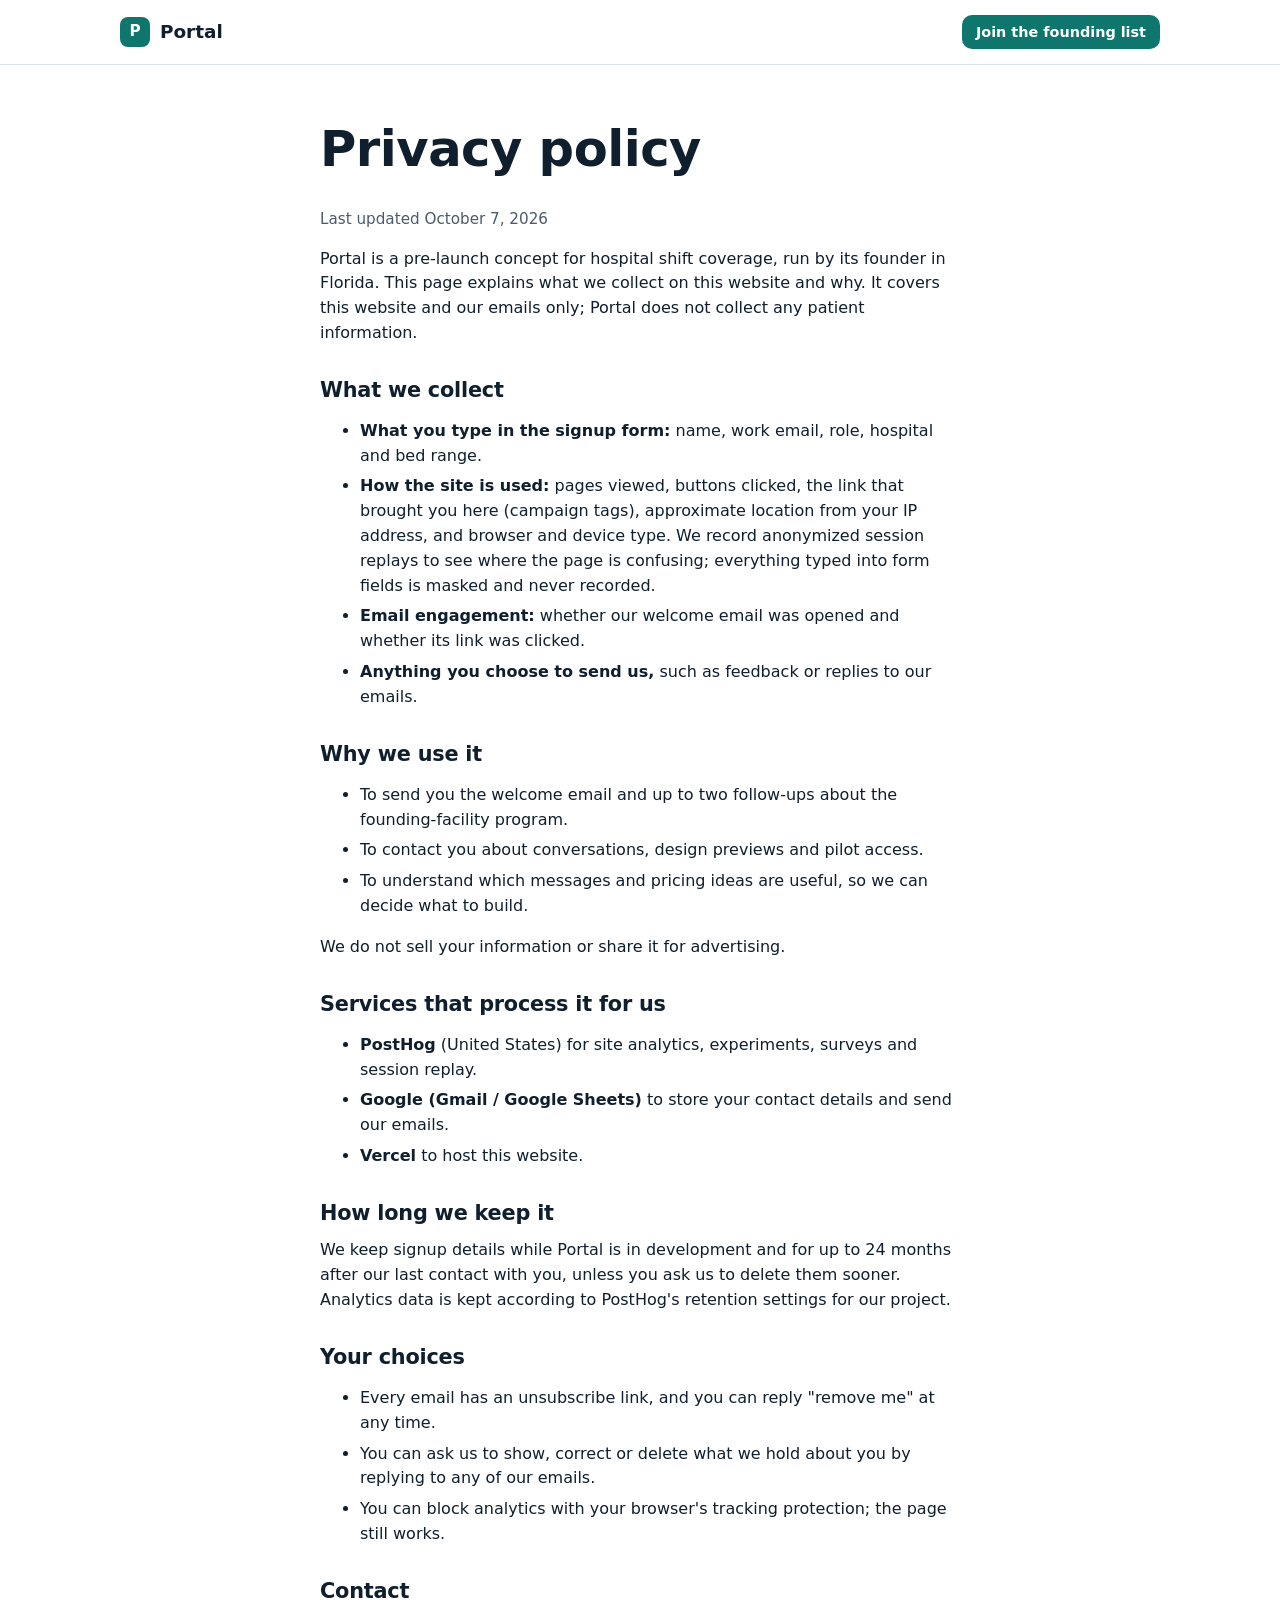
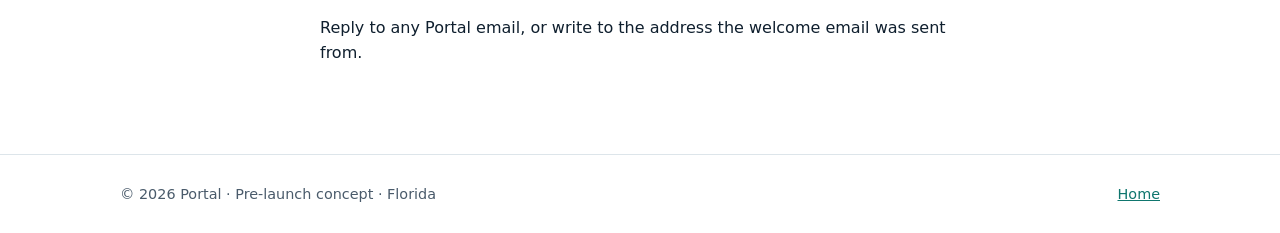
==== privacy.html @ 0890c2b5 "Add Portal landing page with pricing A/B test and funnel tracking Static page with control and per-s" ====
<!doctype html>
<html lang="en">
<head>
  <meta charset="utf-8">
  <meta name="viewport" content="width=device-width, initial-scale=1">
  <title>Privacy policy | Portal</title>
  <link rel="stylesheet" href="/css/styles.css">
  <script src="/config.js"></script>
  <script src="/js/analytics.js"></script>
</head>
<body>
  <header class="nav">
    <div class="wrap nav-inner">
      <a class="brand" href="/"><span class="brand-mark" aria-hidden="true">P</span>Portal</a>
      <a class="btn btn-small" href="/#signup">Join the founding list</a>
    </div>
  </header>
  <main class="page">
    <div class="wrap narrow">
      <h1>Privacy policy</h1>
      <p class="muted">Last updated October 7, 2026</p>
      <p>Portal is a pre-launch concept for hospital shift coverage, run by its founder in Florida. This page explains what we collect on this website and why. It covers this website and our emails only; Portal does not collect any patient information.</p>

      <h2>What we collect</h2>
      <ul>
        <li><strong>What you type in the signup form:</strong> name, work email, role, hospital and bed range.</li>
        <li><strong>How the site is used:</strong> pages viewed, buttons clicked, the link that brought you here (campaign tags), approximate location from your IP address, and browser and device type. We record anonymized session replays to see where the page is confusing; everything typed into form fields is masked and never recorded.</li>
        <li><strong>Email engagement:</strong> whether our welcome email was opened and whether its link was clicked.</li>
        <li><strong>Anything you choose to send us,</strong> such as feedback or replies to our emails.</li>
      </ul>

      <h2>Why we use it</h2>
      <ul>
        <li>To send you the welcome email and up to two follow-ups about the founding-facility program.</li>
        <li>To contact you about conversations, design previews and pilot access.</li>
        <li>To understand which messages and pricing ideas are useful, so we can decide what to build.</li>
      </ul>
      <p>We do not sell your information or share it for advertising.</p>

      <h2>Services that process it for us</h2>
      <ul>
        <li><strong>PostHog</strong> (United States) for site analytics, experiments, surveys and session replay.</li>
        <li><strong>Google (Gmail / Google Sheets)</strong> to store your contact details and send our emails.</li>
        <li><strong>Vercel</strong> to host this website.</li>
      </ul>

      <h2>How long we keep it</h2>
      <p>We keep signup details while Portal is in development and for up to 24 months after our last contact with you, unless you ask us to delete them sooner. Analytics data is kept according to PostHog's retention settings for our project.</p>

      <h2>Your choices</h2>
      <ul>
        <li>Every email has an unsubscribe link, and you can reply "remove me" at any time.</li>
        <li>You can ask us to show, correct or delete what we hold about you by replying to any of our emails.</li>
        <li>You can block analytics with your browser's tracking protection; the page still works.</li>
      </ul>

      <h2>Contact</h2>
      <p>Reply to any Portal email, or write to the address the welcome email was sent from.</p>
    </div>
  </main>
  <footer class="footer">
    <div class="wrap footer-inner">
      <span>© 2026 Portal · Pre-launch concept · Florida</span>
      <a href="/">Home</a>
    </div>
  </footer>
  <script>window.Portal.track('privacy_policy_viewed');</script>
</body>
</html>
---- css/styles.css ----
:root {
  --bg: #ffffff;
  --bg-alt: #f4f7f8;
  --ink: #0f1f2e;
  --ink-soft: #4a5b6b;
  --line: #dde5ea;
  --brand: #0f766e;
  --brand-ink: #ffffff;
  --brand-soft: #e6f4f2;
  --ok: #15803d;
  --ok-bg: #e8f6ed;
  --warn: #b45309;
  --warn-bg: #fdf3e5;
  --claim: #1d4ed8;
  --claim-bg: #eaf0fd;
  --error: #b91c1c;
  --radius: 14px;
  --shadow: 0 1px 2px rgba(15, 31, 46, .06), 0 8px 24px rgba(15, 31, 46, .08);
  --font: ui-sans-serif, system-ui, -apple-system, "Segoe UI", Roboto, "Helvetica Neue", Arial, sans-serif;
}

* { box-sizing: border-box; }
html { scroll-behavior: smooth; }
body {
  margin: 0;
  font-family: var(--font);
  color: var(--ink);
  background: var(--bg);
  line-height: 1.55;
  -webkit-font-smoothing: antialiased;
}
img { max-width: 100%; }
a { color: var(--brand); }
h1, h2, h3 { line-height: 1.15; letter-spacing: -0.01em; margin: 0 0 .6em; }
h1 { font-size: clamp(2rem, 4.5vw, 3.1rem); }
h2 { font-size: clamp(1.5rem, 3vw, 2rem); }
h3 { font-size: 1.1rem; }
p { margin: 0 0 1em; }

.wrap { max-width: 1080px; margin: 0 auto; padding: 0 20px; }
.narrow { max-width: 680px; }
.center { text-align: center; }
.muted { color: var(--ink-soft); font-size: .95rem; }

/* Nav */
.nav { position: sticky; top: 0; z-index: 10; background: rgba(255, 255, 255, .92); backdrop-filter: blur(8px); border-bottom: 1px solid var(--line); }
.nav-inner { display: flex; align-items: center; justify-content: space-between; height: 64px; }
.brand { display: inline-flex; align-items: center; gap: 10px; font-weight: 700; font-size: 1.15rem; color: var(--ink); text-decoration: none; }
.brand-mark { display: grid; place-items: center; width: 30px; height: 30px; border-radius: 8px; background: var(--brand); color: var(--brand-ink); font-size: .95rem; }

/* Buttons */
.btn {
  display: inline-block; border: 0; cursor: pointer;
  background: var(--brand); color: var(--brand-ink);
  font: 600 1rem var(--font); text-decoration: none;
  padding: 14px 22px; border-radius: 10px;
  transition: background .15s, transform .15s;
}
.btn:hover { background: #0b5f58; }
.btn:active { transform: translateY(1px); }
.btn:focus-visible, a:focus-visible, input:focus-visible, select:focus-visible, textarea:focus-visible, summary:focus-visible {
  outline: 3px solid #5eead4; outline-offset: 2px;
}
.btn[disabled] { opacity: .7; cursor: progress; }
.btn-small { padding: 9px 14px; font-size: .9rem; }
.btn-block { width: 100%; }
.link { font-weight: 600; }

/* Hero */
.hero { padding: 72px 0 64px; background: linear-gradient(180deg, var(--brand-soft), var(--bg) 85%); }
.hero-grid { display: grid; grid-template-columns: 1.15fr .85fr; gap: 48px; align-items: center; }
.eyebrow { text-transform: uppercase; letter-spacing: .08em; font-size: .78rem; font-weight: 700; color: var(--brand); margin-bottom: .8em; }
.lede { font-size: 1.15rem; color: var(--ink-soft); max-width: 36em; }
.lede.small { font-size: 1.05rem; }
.status-note { display: inline-flex; align-items: center; gap: 8px; font-size: .9rem; color: var(--ink-soft); background: var(--bg); border: 1px solid var(--line); padding: 6px 12px; border-radius: 999px; }
.dot { width: 8px; height: 8px; border-radius: 50%; background: var(--warn); }
.hero-actions { display: flex; flex-wrap: wrap; align-items: center; gap: 20px; margin-top: 12px; }

.board { margin: 0; background: var(--bg); border: 1px solid var(--line); border-radius: var(--radius); box-shadow: var(--shadow); padding: 18px; }
.board-head { display: flex; justify-content: space-between; align-items: center; font-weight: 700; margin-bottom: 12px; }
.tag { font-size: .72rem; font-weight: 700; text-transform: uppercase; letter-spacing: .06em; color: var(--ink-soft); border: 1px dashed var(--ink-soft); border-radius: 6px; padding: 2px 6px; }
.board-list { list-style: none; margin: 0; padding: 0; }
.board-list li { display: flex; justify-content: space-between; align-items: center; gap: 12px; padding: 11px 0; border-top: 1px solid var(--line); font-size: .95rem; }
.pill { font-size: .78rem; font-weight: 700; padding: 3px 10px; border-radius: 999px; white-space: nowrap; }
.pill-ok { color: var(--ok); background: var(--ok-bg); }
.pill-warn { color: var(--warn); background: var(--warn-bg); }
.pill-claim { color: var(--claim); background: var(--claim-bg); }
.board-foot { font-size: .78rem; color: var(--ink-soft); margin: 10px 0 0; }

/* Sections */
.section { padding: 72px 0; }
.section.alt { background: var(--bg-alt); }
.cards.three { display: grid; grid-template-columns: repeat(3, 1fr); gap: 20px; margin-top: 28px; }
.card { background: var(--bg); border: 1px solid var(--line); border-radius: var(--radius); padding: 22px; }
.card p { color: var(--ink-soft); margin: 0; }
.steps { counter-reset: s; list-style: none; padding: 0; margin: 28px 0; display: grid; gap: 14px; max-width: 720px; }
.steps li { counter-increment: s; position: relative; padding: 16px 18px 16px 62px; background: var(--bg); border: 1px solid var(--line); border-radius: var(--radius); }
.steps li::before { content: counter(s); position: absolute; left: 18px; top: 14px; width: 30px; height: 30px; border-radius: 50%; display: grid; place-items: center; background: var(--brand); color: var(--brand-ink); font-weight: 700; }
.two-col { display: grid; grid-template-columns: 1fr 1fr; gap: 40px; }
.two-col h2 { font-size: 1.4rem; }

.checks { list-style: none; padding: 0; margin: 0; }
.checks li { position: relative; padding-left: 28px; margin: 10px 0; }
.checks li::before { content: ""; position: absolute; left: 2px; top: .45em; width: 14px; height: 8px; border-left: 2.5px solid var(--brand); border-bottom: 2.5px solid var(--brand); transform: rotate(-45deg); }

/* Pricing variants: nothing shows until the variant is known */
.price-card { display: none; background: var(--bg); border: 2px solid var(--brand); border-radius: var(--radius); box-shadow: var(--shadow); padding: 28px; margin: 28px 0 18px; }
body[data-variant="control"] .price-card[data-show-for="control"],
body[data-variant="per-shift"] .price-card[data-show-for="per-shift"] { display: block; }
body[data-variant="pending"] #pricing .wrap { min-height: 420px; }
.price-label { font-weight: 700; font-size: 1.15rem; margin-bottom: .3em; }
.price { font-size: 2.6rem; font-weight: 800; letter-spacing: -0.02em; margin-bottom: .4em; }
.price .from { font-size: 1rem; font-weight: 600; color: var(--ink-soft); margin-right: 4px; }
.price .per { font-size: 1rem; font-weight: 600; color: var(--ink-soft); margin-left: 4px; }

/* Form */
.form { display: grid; grid-template-columns: 1fr 1fr; gap: 16px; margin-top: 24px; background: var(--bg); border: 1px solid var(--line); border-radius: var(--radius); box-shadow: var(--shadow); padding: 24px; }
.field { display: grid; gap: 6px; }
.field label, .feedback label { font-weight: 600; font-size: .92rem; }
input, select, textarea {
  font: 1rem var(--font); color: var(--ink); background: var(--bg);
  border: 1px solid #c4d0d8; border-radius: 9px; padding: 11px 12px; width: 100%;
}
textarea { resize: vertical; }
.hp { position: absolute; left: -9999px; width: 1px; height: 1px; overflow: hidden; }
.consent { grid-column: 1 / -1; display: flex; gap: 10px; align-items: flex-start; font-size: .92rem; color: var(--ink-soft); }
.consent input { width: 18px; height: 18px; margin-top: 2px; flex: none; }
.form-error { grid-column: 1 / -1; color: var(--error); font-weight: 600; margin: 0; }
.form .btn { grid-column: 1 / -1; }
.thanks { margin-top: 24px; background: var(--ok-bg); border: 1px solid #b7e2c5; border-radius: var(--radius); padding: 24px; }
.thanks:focus { outline: none; }
.feedback { display: grid; gap: 10px; margin-top: 16px; }
.feedback .btn { justify-self: start; }

/* FAQ */
details { border-bottom: 1px solid var(--line); padding: 16px 0; }
summary { cursor: pointer; font-weight: 600; }
details p { margin: 10px 0 0; color: var(--ink-soft); }

/* Footer */
.footer { border-top: 1px solid var(--line); padding: 28px 0; font-size: .9rem; color: var(--ink-soft); }
.footer-inner { display: flex; justify-content: space-between; gap: 16px; flex-wrap: wrap; }

/* Simple content pages */
.page { padding: 56px 0 72px; }
.page h2 { font-size: 1.3rem; margin-top: 1.6em; }
.page li { margin: 6px 0; }

@media (max-width: 860px) {
  .hero { padding: 48px 0; }
  .hero-grid, .two-col { grid-template-columns: 1fr; gap: 32px; }
  .cards.three { grid-template-columns: 1fr; }
  .section { padding: 56px 0; }
}
@media (max-width: 560px) {
  .wrap { padding: 0 16px; }
  .form { grid-template-columns: 1fr; padding: 18px; }
  .nav .btn-small { padding: 8px 10px; font-size: .82rem; }
  .price { font-size: 2.1rem; }
}
@media (prefers-reduced-motion: reduce) { html { scroll-behavior: auto; } }
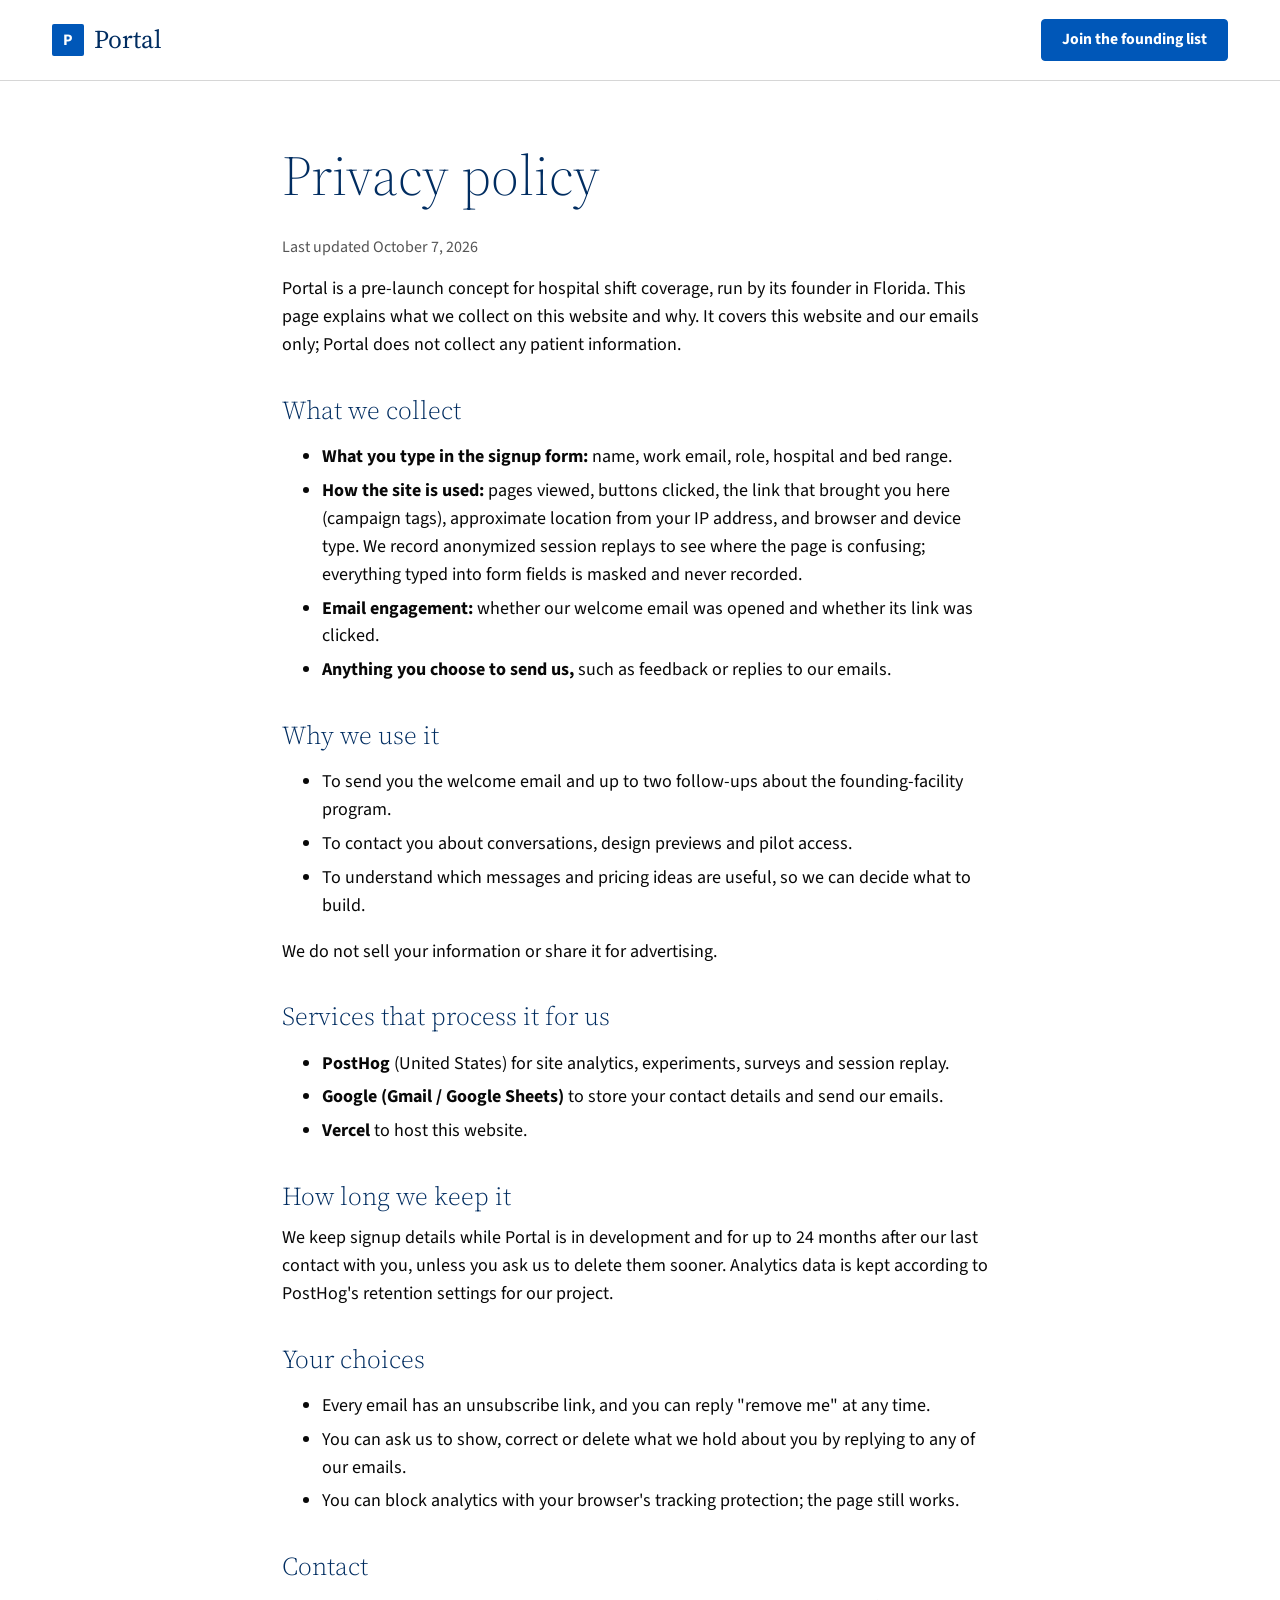
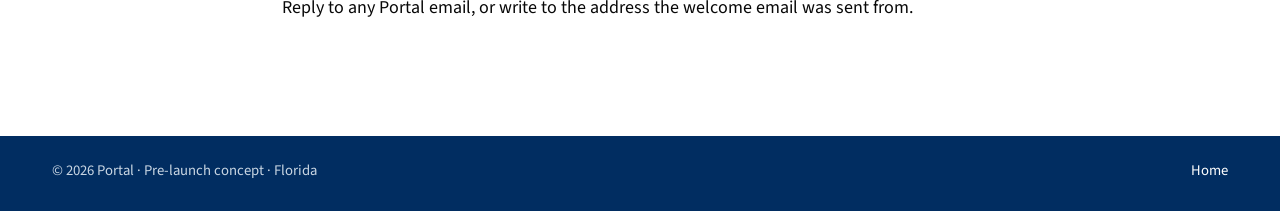
==== commit c0fcfd3b: "Version 2: institutional hospital look modeled on Mayo Clinic and Cleveland Clinic Light serif displ" ====
--- a/privacy.html
+++ b/privacy.html
@@ -4,6 +4,9 @@
   <meta charset="utf-8">
   <meta name="viewport" content="width=device-width, initial-scale=1">
   <title>Privacy policy | Portal</title>
+  <link rel="preconnect" href="https://fonts.googleapis.com">
+  <link rel="preconnect" href="https://fonts.gstatic.com" crossorigin>
+  <link rel="stylesheet" href="https://fonts.googleapis.com/css2?family=Source+Sans+3:wght@400;600;700&family=Source+Serif+4:opsz,wght@8..60,300;8..60,400&display=swap">
   <link rel="stylesheet" href="/css/styles.css">
   <script src="/config.js"></script>
   <script src="/js/analytics.js"></script>
--- a/css/styles.css
+++ b/css/styles.css
@@ -1,161 +1,286 @@
+/* Institutional health-system look, modeled on Mayo Clinic and Cleveland Clinic:
+   light serif display type, Source Sans body, Mayo blue + navy, square structure,
+   border-defined cards with no shadows, full-width color bands, restrained motion. */
 :root {
   --bg: #ffffff;
-  --bg-alt: #f4f7f8;
-  --ink: #0f1f2e;
-  --ink-soft: #4a5b6b;
-  --line: #dde5ea;
-  --brand: #0f766e;
+  --bg-alt: #f1f5f8;
+  --bg-blue: #e1f0ff;
+  --ink: #080808;
+  --ink-head: #012d61;
+  --ink-soft: #555555;
+  --line: #d6d6d6;
+  --line-soft: #e6e6e6;
+  --brand: #0057b8;
+  --brand-hover: #004691;
   --brand-ink: #ffffff;
-  --brand-soft: #e6f4f2;
-  --ok: #15803d;
-  --ok-bg: #e8f6ed;
-  --warn: #b45309;
-  --warn-bg: #fdf3e5;
-  --claim: #1d4ed8;
-  --claim-bg: #eaf0fd;
-  --error: #b91c1c;
-  --radius: 14px;
-  --shadow: 0 1px 2px rgba(15, 31, 46, .06), 0 8px 24px rgba(15, 31, 46, .08);
-  --font: ui-sans-serif, system-ui, -apple-system, "Segoe UI", Roboto, "Helvetica Neue", Arial, sans-serif;
+  --navy: #012d61;
+  --navy-deep: #0d0d33;
+  --sky: #8cc5ff;
+  --notice: #ffc845;
+  --ok: #1b7f55;
+  --ok-bg: #e6f4ed;
+  --warn: #8a5a00;
+  --warn-bg: #fff4d6;
+  --claim: #0057b8;
+  --claim-bg: #e1f0ff;
+  --error: #c0362c;
+  --radius: 4px;
+  --ease: cubic-bezier(0.2, 0, 0, 1);
+  --fast: 140ms;
+  --standard: 240ms;
+  --serif: "Source Serif 4", Georgia, "Times New Roman", serif;
+  --font: "Source Sans 3", "Source Sans Pro", system-ui, "Segoe UI", Arial, sans-serif;
 }
 
 * { box-sizing: border-box; }
-html { scroll-behavior: smooth; }
+html { scroll-behavior: smooth; scroll-padding-top: 88px; }
 body {
   margin: 0;
   font-family: var(--font);
+  font-size: 1.125rem;
   color: var(--ink);
   background: var(--bg);
   line-height: 1.55;
   -webkit-font-smoothing: antialiased;
 }
 img { max-width: 100%; }
-a { color: var(--brand); }
-h1, h2, h3 { line-height: 1.15; letter-spacing: -0.01em; margin: 0 0 .6em; }
-h1 { font-size: clamp(2rem, 4.5vw, 3.1rem); }
-h2 { font-size: clamp(1.5rem, 3vw, 2rem); }
-h3 { font-size: 1.1rem; }
+a { color: var(--brand); text-underline-offset: 3px; transition: color var(--fast) var(--ease); }
+a:hover { color: var(--brand-hover); }
+h1, h2 { font-family: var(--serif); font-weight: 300; color: var(--ink-head); letter-spacing: 0; margin: 0 0 .5em; }
+h1 { font-size: clamp(2.4rem, 5vw, 3.5rem); line-height: 1.1; }
+h2 { font-size: clamp(1.8rem, 3.2vw, 2.5rem); line-height: 1.18; }
+h3 { font-family: var(--font); font-size: 1.3rem; font-weight: 700; line-height: 1.25; color: var(--ink-head); margin: 0 0 .5em; }
 p { margin: 0 0 1em; }
 
-.wrap { max-width: 1080px; margin: 0 auto; padding: 0 20px; }
-.narrow { max-width: 680px; }
+.wrap { max-width: 1240px; margin: 0 auto; padding: 0 32px; }
+.narrow { max-width: 780px; }
 .center { text-align: center; }
-.muted { color: var(--ink-soft); font-size: .95rem; }
-
-/* Nav */
-.nav { position: sticky; top: 0; z-index: 10; background: rgba(255, 255, 255, .92); backdrop-filter: blur(8px); border-bottom: 1px solid var(--line); }
-.nav-inner { display: flex; align-items: center; justify-content: space-between; height: 64px; }
-.brand { display: inline-flex; align-items: center; gap: 10px; font-weight: 700; font-size: 1.15rem; color: var(--ink); text-decoration: none; }
-.brand-mark { display: grid; place-items: center; width: 30px; height: 30px; border-radius: 8px; background: var(--brand); color: var(--brand-ink); font-size: .95rem; }
-
-/* Buttons */
+.muted { color: var(--ink-soft); font-size: 1rem; }
+
+/* Utility row above the header */
+.utility { background: var(--navy-deep); color: #d9e2ec; font-size: .9rem; }
+.utility-inner { display: flex; justify-content: space-between; align-items: center; min-height: 40px; gap: 16px; }
+.utility-links { display: flex; gap: 24px; }
+.utility a { color: #ffffff; text-decoration: none; }
+.utility a:hover { color: #ffffff; text-decoration: underline; }
+
+/* Header: white, square, links always visible on desktop */
+.nav { position: sticky; top: 0; z-index: 10; background: #ffffff; border-bottom: 1px solid var(--line); }
+.nav-inner { display: flex; align-items: center; gap: 40px; height: 80px; }
+.nav-inner .btn { margin-left: auto; }
+.nav-links { display: flex; gap: 32px; margin-left: auto; }
+.nav-links ~ .btn { margin-left: 0; }
+.nav-links a { color: var(--ink); font-size: 1rem; text-decoration: none; padding: 28px 0 26px; border-bottom: 3px solid transparent; transition: border-color var(--fast) var(--ease), color var(--fast) var(--ease); }
+.nav-links a:hover { color: var(--brand); border-bottom-color: var(--brand); }
+.brand { display: inline-flex; align-items: center; gap: 10px; font-family: var(--serif); font-weight: 400; font-size: 1.6rem; color: var(--navy); text-decoration: none; }
+.brand-mark { display: grid; place-items: center; width: 32px; height: 32px; border-radius: 2px; background: var(--brand); color: var(--brand-ink); font: 700 1rem var(--font); }
+
+/* Buttons: squared corners, solid blue, no shadow */
 .btn {
-  display: inline-block; border: 0; cursor: pointer;
+  display: inline-flex; align-items: center; justify-content: center;
+  min-height: 52px; border: 1px solid var(--brand); cursor: pointer;
   background: var(--brand); color: var(--brand-ink);
-  font: 600 1rem var(--font); text-decoration: none;
-  padding: 14px 22px; border-radius: 10px;
-  transition: background .15s, transform .15s;
-}
-.btn:hover { background: #0b5f58; }
-.btn:active { transform: translateY(1px); }
+  font: 700 1.06rem/1.1 var(--font); text-decoration: none;
+  padding: 14px 28px; border-radius: var(--radius);
+  transition: background var(--fast) var(--ease), border-color var(--fast) var(--ease), color var(--fast) var(--ease);
+}
+.btn:hover { background: var(--brand-hover); border-color: var(--brand-hover); color: var(--brand-ink); }
 .btn:focus-visible, a:focus-visible, input:focus-visible, select:focus-visible, textarea:focus-visible, summary:focus-visible {
-  outline: 3px solid #5eead4; outline-offset: 2px;
-}
+  outline: 3px solid var(--brand-hover); outline-offset: 2px;
+}
+.hero .btn:focus-visible, .hero a:focus-visible, .footer a:focus-visible, .utility a:focus-visible { outline-color: #ffffff; }
 .btn[disabled] { opacity: .7; cursor: progress; }
-.btn-small { padding: 9px 14px; font-size: .9rem; }
+.btn-small { min-height: 42px; padding: 10px 20px; font-size: .98rem; }
 .btn-block { width: 100%; }
+.btn-light { background: #ffffff; color: var(--navy); border-color: #ffffff; }
+.btn-light:hover { background: var(--bg-blue); border-color: var(--bg-blue); color: var(--navy); }
+
+/* "Text link →" with a small arrow nudge on hover */
+.arrow-link { display: inline-flex; align-items: center; gap: 8px; font-weight: 700; text-decoration: none; }
+.arrow-link::after { content: "→"; transition: transform var(--standard) var(--ease); }
+.arrow-link:hover::after { transform: translateX(4px); }
+.arrow-link:hover { text-decoration: underline; }
+.arrow-link.on-dark { color: #ffffff; }
 .link { font-weight: 600; }
 
-/* Hero */
-.hero { padding: 72px 0 64px; background: linear-gradient(180deg, var(--brand-soft), var(--bg) 85%); }
-.hero-grid { display: grid; grid-template-columns: 1.15fr .85fr; gap: 48px; align-items: center; }
-.eyebrow { text-transform: uppercase; letter-spacing: .08em; font-size: .78rem; font-weight: 700; color: var(--brand); margin-bottom: .8em; }
-.lede { font-size: 1.15rem; color: var(--ink-soft); max-width: 36em; }
-.lede.small { font-size: 1.05rem; }
-.status-note { display: inline-flex; align-items: center; gap: 8px; font-size: .9rem; color: var(--ink-soft); background: var(--bg); border: 1px solid var(--line); padding: 6px 12px; border-radius: 999px; }
-.dot { width: 8px; height: 8px; border-radius: 50%; background: var(--warn); }
-.hero-actions { display: flex; flex-wrap: wrap; align-items: center; gap: 20px; margin-top: 12px; }
-
-.board { margin: 0; background: var(--bg); border: 1px solid var(--line); border-radius: var(--radius); box-shadow: var(--shadow); padding: 18px; }
-.board-head { display: flex; justify-content: space-between; align-items: center; font-weight: 700; margin-bottom: 12px; }
-.tag { font-size: .72rem; font-weight: 700; text-transform: uppercase; letter-spacing: .06em; color: var(--ink-soft); border: 1px dashed var(--ink-soft); border-radius: 6px; padding: 2px 6px; }
+/* Hero: full-bleed navy band, light serif headline lower left, concept board as the media */
+.hero { position: relative; overflow: hidden; color: #ffffff; padding: 88px 0 96px;
+  background:
+    radial-gradient(ellipse at 85% 20%, rgba(140, 197, 255, .22), transparent 55%),
+    linear-gradient(135deg, var(--navy) 0%, var(--navy-deep) 100%); }
+/* Fine grid texture, faded toward the copy so it never competes with text */
+.hero::before { content: ""; position: absolute; inset: 0; pointer-events: none;
+  background-image: linear-gradient(rgba(255,255,255,.05) 1px, transparent 1px), linear-gradient(90deg, rgba(255,255,255,.05) 1px, transparent 1px);
+  background-size: 40px 40px;
+  -webkit-mask-image: linear-gradient(90deg, transparent 30%, #000 75%); mask-image: linear-gradient(90deg, transparent 30%, #000 75%); }
+.hero-grid { position: relative; display: grid; grid-template-columns: 1.15fr .85fr; gap: 72px; align-items: end; }
+.hero h1 { color: #ffffff; font-size: clamp(2.5rem, 5.4vw, 4.2rem); line-height: 1.06; }
+.hero .lede { color: #d9e2ec; }
+.hero-copy { animation: rise 480ms var(--ease) both; }
+.board { animation: rise 480ms 120ms var(--ease) both; }
+@keyframes rise { from { opacity: 0; transform: translateY(12px); } to { opacity: 1; transform: none; } }
+.eyebrow { font-size: 1rem; font-weight: 600; color: var(--brand); margin-bottom: .6em; }
+.lede { font-size: 1.25rem; line-height: 1.45; color: var(--ink-soft); max-width: 34em; }
+.lede.small { font-size: 1.15rem; }
+.hero-actions { display: flex; flex-wrap: wrap; align-items: center; gap: 28px; margin-top: 28px; }
+
+.board { margin: 0; background: #ffffff; color: var(--ink); border-radius: var(--radius); box-shadow: 0 18px 48px rgba(0, 0, 0, .28); padding: 24px 24px 18px; }
+.board-head { display: flex; justify-content: space-between; align-items: center; font-weight: 700; color: var(--navy); padding-bottom: 12px; border-bottom: 3px solid var(--brand); }
+.tag { font-size: .75rem; font-weight: 700; text-transform: uppercase; letter-spacing: .06em; color: var(--ink-soft); border: 1px solid var(--line); border-radius: 2px; padding: 2px 8px; }
 .board-list { list-style: none; margin: 0; padding: 0; }
-.board-list li { display: flex; justify-content: space-between; align-items: center; gap: 12px; padding: 11px 0; border-top: 1px solid var(--line); font-size: .95rem; }
-.pill { font-size: .78rem; font-weight: 700; padding: 3px 10px; border-radius: 999px; white-space: nowrap; }
+.board-list li { display: flex; justify-content: space-between; align-items: center; gap: 12px; padding: 12px 0; border-bottom: 1px solid var(--line-soft); font-size: 1rem; }
+.pill { font-size: .82rem; font-weight: 700; padding: 3px 10px; border-radius: 2px; white-space: nowrap; }
 .pill-ok { color: var(--ok); background: var(--ok-bg); }
 .pill-warn { color: var(--warn); background: var(--warn-bg); }
-.pill-claim { color: var(--claim); background: var(--claim-bg); }
-.board-foot { font-size: .78rem; color: var(--ink-soft); margin: 10px 0 0; }
-
-/* Sections */
-.section { padding: 72px 0; }
+.pill-claim { color: var(--claim); background: var(--claim-bg); animation: flash 1.6s 900ms var(--ease) 2; }
+@keyframes flash { 50% { background: var(--sky); } }
+.board-foot { font-size: .82rem; color: var(--ink-soft); margin: 12px 0 0; }
+
+/* Yellow notice band right after the hero */
+.notice { background: var(--notice); color: var(--ink); padding: 18px 0; font-size: 1.05rem; }
+
+/* Operational access trio */
+.access { border-bottom: 1px solid var(--line); }
+.access-grid { display: grid; grid-template-columns: repeat(3, 1fr); }
+.access-item { display: flex; align-items: center; gap: 18px; padding: 30px 28px; color: var(--ink); text-decoration: none; border-left: 1px solid var(--line); position: relative; transition: background var(--fast) var(--ease); }
+.access-item:first-child { border-left: 0; }
+.access-item::after { content: "→"; margin-left: auto; color: var(--brand); font-size: 1.3rem; transition: transform var(--standard) var(--ease); }
+.access-item:hover { background: var(--bg-alt); color: var(--ink); }
+.access-item:hover::after { transform: translateX(4px); }
+.access-item strong { display: block; color: var(--navy); font-size: 1.15rem; }
+.access-item span { color: var(--ink-soft); font-size: .98rem; }
+.access-item svg { flex: none; width: 36px; height: 36px; fill: none; stroke: var(--brand); stroke-width: 1.5; stroke-linecap: round; stroke-linejoin: round; }
+
+/* Sections: full-width bands, no floating panels */
+.section { padding: 96px 0; }
 .section.alt { background: var(--bg-alt); }
-.cards.three { display: grid; grid-template-columns: repeat(3, 1fr); gap: 20px; margin-top: 28px; }
-.card { background: var(--bg); border: 1px solid var(--line); border-radius: var(--radius); padding: 22px; }
+#how.section.alt { background: var(--bg-blue); }
+.section > .wrap > h2 { max-width: 20em; }
+.cards.three { display: grid; grid-template-columns: repeat(3, 1fr); gap: 24px; margin-top: 40px; }
+.card { background: #ffffff; border: 1px solid var(--line-soft); border-radius: 0; padding: 28px 32px; transition: border-color var(--fast) var(--ease); }
+.card:hover { border-color: var(--brand); }
 .card p { color: var(--ink-soft); margin: 0; }
-.steps { counter-reset: s; list-style: none; padding: 0; margin: 28px 0; display: grid; gap: 14px; max-width: 720px; }
-.steps li { counter-increment: s; position: relative; padding: 16px 18px 16px 62px; background: var(--bg); border: 1px solid var(--line); border-radius: var(--radius); }
-.steps li::before { content: counter(s); position: absolute; left: 18px; top: 14px; width: 30px; height: 30px; border-radius: 50%; display: grid; place-items: center; background: var(--brand); color: var(--brand-ink); font-weight: 700; }
-.two-col { display: grid; grid-template-columns: 1fr 1fr; gap: 40px; }
-.two-col h2 { font-size: 1.4rem; }
+
+.steps { counter-reset: s; list-style: none; padding: 0; margin: 28px 0; display: grid; gap: 14px; max-width: 780px; }
+.steps li { counter-increment: s; position: relative; padding: 4px 0 4px 64px; }
+.steps li::before { content: counter(s); position: absolute; left: 0; top: -6px; font: 300 2.6rem/1 var(--serif); color: var(--brand); }
+/* Landing page: steps read left to right, divided by rules */
+#how .steps { grid-template-columns: repeat(3, 1fr); gap: 0; max-width: none; margin: 48px 0 32px; border-top: 1px solid var(--sky); }
+#how .steps li { padding: 28px 32px 8px 0; color: var(--ink-soft); }
+#how .steps li + li { padding-left: 32px; border-left: 1px solid var(--sky); }
+#how .steps li::before { position: static; display: block; font-size: 3.4rem; margin-bottom: 16px; }
+#how .steps li strong { display: block; color: var(--navy); font-size: 1.2rem; margin-bottom: 4px; }
+
+.two-col { display: grid; grid-template-columns: 1fr 1fr; gap: 64px; }
+.two-col h2 { font-size: 1.9rem; }
+.panel + .panel { border-left: 1px solid var(--line); padding-left: 64px; margin-left: -1px; }
 
 .checks { list-style: none; padding: 0; margin: 0; }
-.checks li { position: relative; padding-left: 28px; margin: 10px 0; }
-.checks li::before { content: ""; position: absolute; left: 2px; top: .45em; width: 14px; height: 8px; border-left: 2.5px solid var(--brand); border-bottom: 2.5px solid var(--brand); transform: rotate(-45deg); }
+.checks li { position: relative; padding-left: 32px; margin: 14px 0; }
+.checks li::before { content: ""; position: absolute; left: 3px; top: .45em; width: 14px; height: 7px; border-left: 2.5px solid var(--brand); border-bottom: 2.5px solid var(--brand); transform: rotate(-45deg); }
 
 /* Pricing variants: nothing shows until the variant is known */
-.price-card { display: none; background: var(--bg); border: 2px solid var(--brand); border-radius: var(--radius); box-shadow: var(--shadow); padding: 28px; margin: 28px 0 18px; }
+.price-card { display: none; background: #ffffff; border: 1px solid var(--line); border-radius: 0; padding: 0; margin: 40px 0 24px; }
 body[data-variant="control"] .price-card[data-show-for="control"],
 body[data-variant="per-shift"] .price-card[data-show-for="per-shift"] { display: block; }
 body[data-variant="pending"] #pricing .wrap { min-height: 420px; }
-.price-label { font-weight: 700; font-size: 1.15rem; margin-bottom: .3em; }
-.price { font-size: 2.6rem; font-weight: 800; letter-spacing: -0.02em; margin-bottom: .4em; }
-.price .from { font-size: 1rem; font-weight: 600; color: var(--ink-soft); margin-right: 4px; }
-.price .per { font-size: 1rem; font-weight: 600; color: var(--ink-soft); margin-left: 4px; }
+.price-label { background: var(--navy); color: #ffffff; font-weight: 700; font-size: 1.15rem; margin: 0; padding: 16px 32px; }
+.price { font: 300 3.4rem/1.1 var(--serif); color: var(--navy); margin: 0; padding: 28px 32px 20px; }
+.price .from, .price .per { font: 600 1.05rem var(--font); color: var(--ink-soft); }
+.price .from { margin-right: 6px; }
+.price .per { margin-left: 4px; }
+.price-card .checks { padding: 4px 32px 28px; border-top: 1px solid var(--line-soft); margin: 0 32px; padding-left: 0; padding-right: 0; }
+.alert { background: #f1faff; border-left: 4px solid var(--brand); padding: 18px 24px; margin: 0 0 28px; }
+#pricing .center { text-align: left; }
 
 /* Form */
-.form { display: grid; grid-template-columns: 1fr 1fr; gap: 16px; margin-top: 24px; background: var(--bg); border: 1px solid var(--line); border-radius: var(--radius); box-shadow: var(--shadow); padding: 24px; }
-.field { display: grid; gap: 6px; }
-.field label, .feedback label { font-weight: 600; font-size: .92rem; }
+.form { display: grid; grid-template-columns: 1fr 1fr; gap: 22px; margin-top: 32px; background: #ffffff; border: 1px solid var(--line); border-top: 4px solid var(--brand); padding: 36px; }
+.field { display: grid; gap: 8px; }
+.field label, .feedback label { font-weight: 700; font-size: 1rem; color: var(--navy); }
 input, select, textarea {
-  font: 1rem var(--font); color: var(--ink); background: var(--bg);
-  border: 1px solid #c4d0d8; border-radius: 9px; padding: 11px 12px; width: 100%;
-}
+  font: 1.06rem var(--font); color: var(--ink); background: #ffffff;
+  border: 1px solid #808080; border-radius: 3px; padding: 12px 14px; width: 100%; min-height: 50px;
+  transition: border-color var(--fast) var(--ease), box-shadow var(--fast) var(--ease);
+}
+input:focus, select:focus, textarea:focus { border-color: var(--brand); box-shadow: 0 0 0 3px rgba(0, 87, 184, .2); }
 textarea { resize: vertical; }
 .hp { position: absolute; left: -9999px; width: 1px; height: 1px; overflow: hidden; }
-.consent { grid-column: 1 / -1; display: flex; gap: 10px; align-items: flex-start; font-size: .92rem; color: var(--ink-soft); }
-.consent input { width: 18px; height: 18px; margin-top: 2px; flex: none; }
-.form-error { grid-column: 1 / -1; color: var(--error); font-weight: 600; margin: 0; }
+.consent { grid-column: 1 / -1; display: flex; gap: 12px; align-items: flex-start; font-size: 1rem; color: var(--ink-soft); }
+.consent input { width: 20px; height: 20px; min-height: 0; margin-top: 3px; flex: none; accent-color: var(--brand); }
+.form-error { grid-column: 1 / -1; color: var(--error); font-weight: 700; margin: 0; }
 .form .btn { grid-column: 1 / -1; }
-.thanks { margin-top: 24px; background: var(--ok-bg); border: 1px solid #b7e2c5; border-radius: var(--radius); padding: 24px; }
+.thanks { margin-top: 24px; background: var(--ok-bg); border-left: 4px solid var(--ok); padding: 28px; }
 .thanks:focus { outline: none; }
 .feedback { display: grid; gap: 10px; margin-top: 16px; }
 .feedback .btn { justify-self: start; }
 
-/* FAQ */
-details { border-bottom: 1px solid var(--line); padding: 16px 0; }
-summary { cursor: pointer; font-weight: 600; }
-details p { margin: 10px 0 0; color: var(--ink-soft); }
-
-/* Footer */
-.footer { border-top: 1px solid var(--line); padding: 28px 0; font-size: .9rem; color: var(--ink-soft); }
-.footer-inner { display: flex; justify-content: space-between; gap: 16px; flex-wrap: wrap; }
+/* FAQ: bordered disclosures with a chevron that turns */
+details { background: #ffffff; border: 1px solid var(--line); margin-top: -1px; }
+details:first-of-type { margin-top: 28px; }
+summary { cursor: pointer; font-weight: 700; font-size: 1.12rem; color: var(--navy); list-style: none; display: flex; justify-content: space-between; align-items: center; gap: 16px; padding: 20px 24px; transition: background var(--fast) var(--ease); }
+summary:hover { background: var(--bg-alt); }
+summary::-webkit-details-marker { display: none; }
+summary::after { content: ""; flex: none; width: 10px; height: 10px; border-right: 2px solid var(--brand); border-bottom: 2px solid var(--brand); transform: rotate(45deg) translate(-2px, -2px); transition: transform var(--standard) var(--ease); }
+details[open] summary::after { transform: rotate(-135deg) translate(-2px, -2px); }
+details p { margin: 0; padding: 0 24px 22px; color: var(--ink-soft); max-width: 44em; }
+details[open] p { animation: reveal var(--standard) var(--ease); }
+@keyframes reveal { from { opacity: 0; transform: translateY(-4px); } to { opacity: 1; transform: none; } }
+
+/* Footer: navy, multi-column */
+.footer { background: var(--navy); color: #c9d6e3; font-size: 1rem; }
+.footer a { color: #ffffff; text-decoration: none; }
+.footer a:hover { color: #ffffff; text-decoration: underline; }
+.footer-cols { display: grid; grid-template-columns: 2fr 1fr 1fr; gap: 48px; padding-top: 64px; padding-bottom: 48px; }
+.footer-cols ul { list-style: none; margin: 0; padding: 0; }
+.footer-cols li { margin: 0 0 10px; }
+.footer-brand { font: 400 1.7rem var(--serif); color: #ffffff; margin-bottom: .4em; }
+.footer-head { font-weight: 700; color: #ffffff; margin-bottom: 14px; }
+.footer-cols p:not(.footer-brand):not(.footer-head) { max-width: 26em; }
+.footer-inner { display: flex; justify-content: space-between; gap: 16px; flex-wrap: wrap; padding-top: 24px; padding-bottom: 28px; font-size: .92rem; border-top: 1px solid rgba(255, 255, 255, .18); }
+.footer-cols + .footer-inner { border-top: 1px solid rgba(255, 255, 255, .18); }
+.footer > .footer-inner:first-child { border-top: 0; }
 
 /* Simple content pages */
-.page { padding: 56px 0 72px; }
-.page h2 { font-size: 1.3rem; margin-top: 1.6em; }
+.page { padding: 64px 0 96px; }
+.page h2 { font-size: 1.6rem; margin-top: 1.4em; }
 .page li { margin: 6px 0; }
 
-@media (max-width: 860px) {
-  .hero { padding: 48px 0; }
-  .hero-grid, .two-col { grid-template-columns: 1fr; gap: 32px; }
-  .cards.three { grid-template-columns: 1fr; }
-  .section { padding: 56px 0; }
-}
-@media (max-width: 560px) {
-  .wrap { padding: 0 16px; }
-  .form { grid-template-columns: 1fr; padding: 18px; }
-  .nav .btn-small { padding: 8px 10px; font-size: .82rem; }
-  .price { font-size: 2.1rem; }
-}
-@media (prefers-reduced-motion: reduce) { html { scroll-behavior: auto; } }
+@media (max-width: 1024px) {
+  .nav-links { display: none; }
+  .nav-inner .btn { margin-left: auto; }
+  .access-item { padding: 24px 18px; }
+}
+@media (max-width: 900px) {
+  .hero { padding: 56px 0 64px; }
+  .hero-grid, .two-col { grid-template-columns: 1fr; gap: 48px; }
+  .panel + .panel { border-left: 0; padding-left: 0; margin-left: 0; border-top: 1px solid var(--line); padding-top: 40px; }
+  .cards.three, #how .steps, .access-grid { grid-template-columns: 1fr; }
+  .cards.three { gap: 16px; }
+  #how .steps li, #how .steps li + li { padding: 24px 0; border-left: 0; border-bottom: 1px solid var(--sky); }
+  #how .steps li::before { font-size: 2.8rem; margin-bottom: 8px; }
+  .access-item { border-left: 0; border-top: 1px solid var(--line); padding: 20px 0; }
+  .access-item:first-child { border-top: 0; }
+  .access-item:hover { background: transparent; }
+  .footer-cols { grid-template-columns: 1fr 1fr; }
+  .footer-cols > :first-child { grid-column: 1 / -1; }
+  .section { padding: 72px 0; }
+}
+@media (max-width: 640px) {
+  .wrap { padding: 0 20px; }
+  .utility-inner > span:first-child { display: none; }
+  .utility-links { margin-left: auto; }
+  .nav-inner { height: 68px; }
+  .brand { font-size: 1.4rem; }
+  .form { grid-template-columns: 1fr; padding: 22px; }
+  .card { padding: 24px; }
+  .nav .btn-small { padding: 8px 14px; font-size: .9rem; min-height: 44px; }
+  .price { font-size: 2.6rem; padding: 22px 22px 16px; }
+  .price-label { padding: 14px 22px; }
+  .price-card .checks { margin: 0 22px; }
+  .hero-actions .btn { width: 100%; }
+  .footer-cols { grid-template-columns: 1fr; gap: 32px; }
+}
+@media (prefers-reduced-motion: reduce) {
+  html { scroll-behavior: auto; }
+  *, *::before, *::after { animation: none !important; transition: none !important; }
+}
